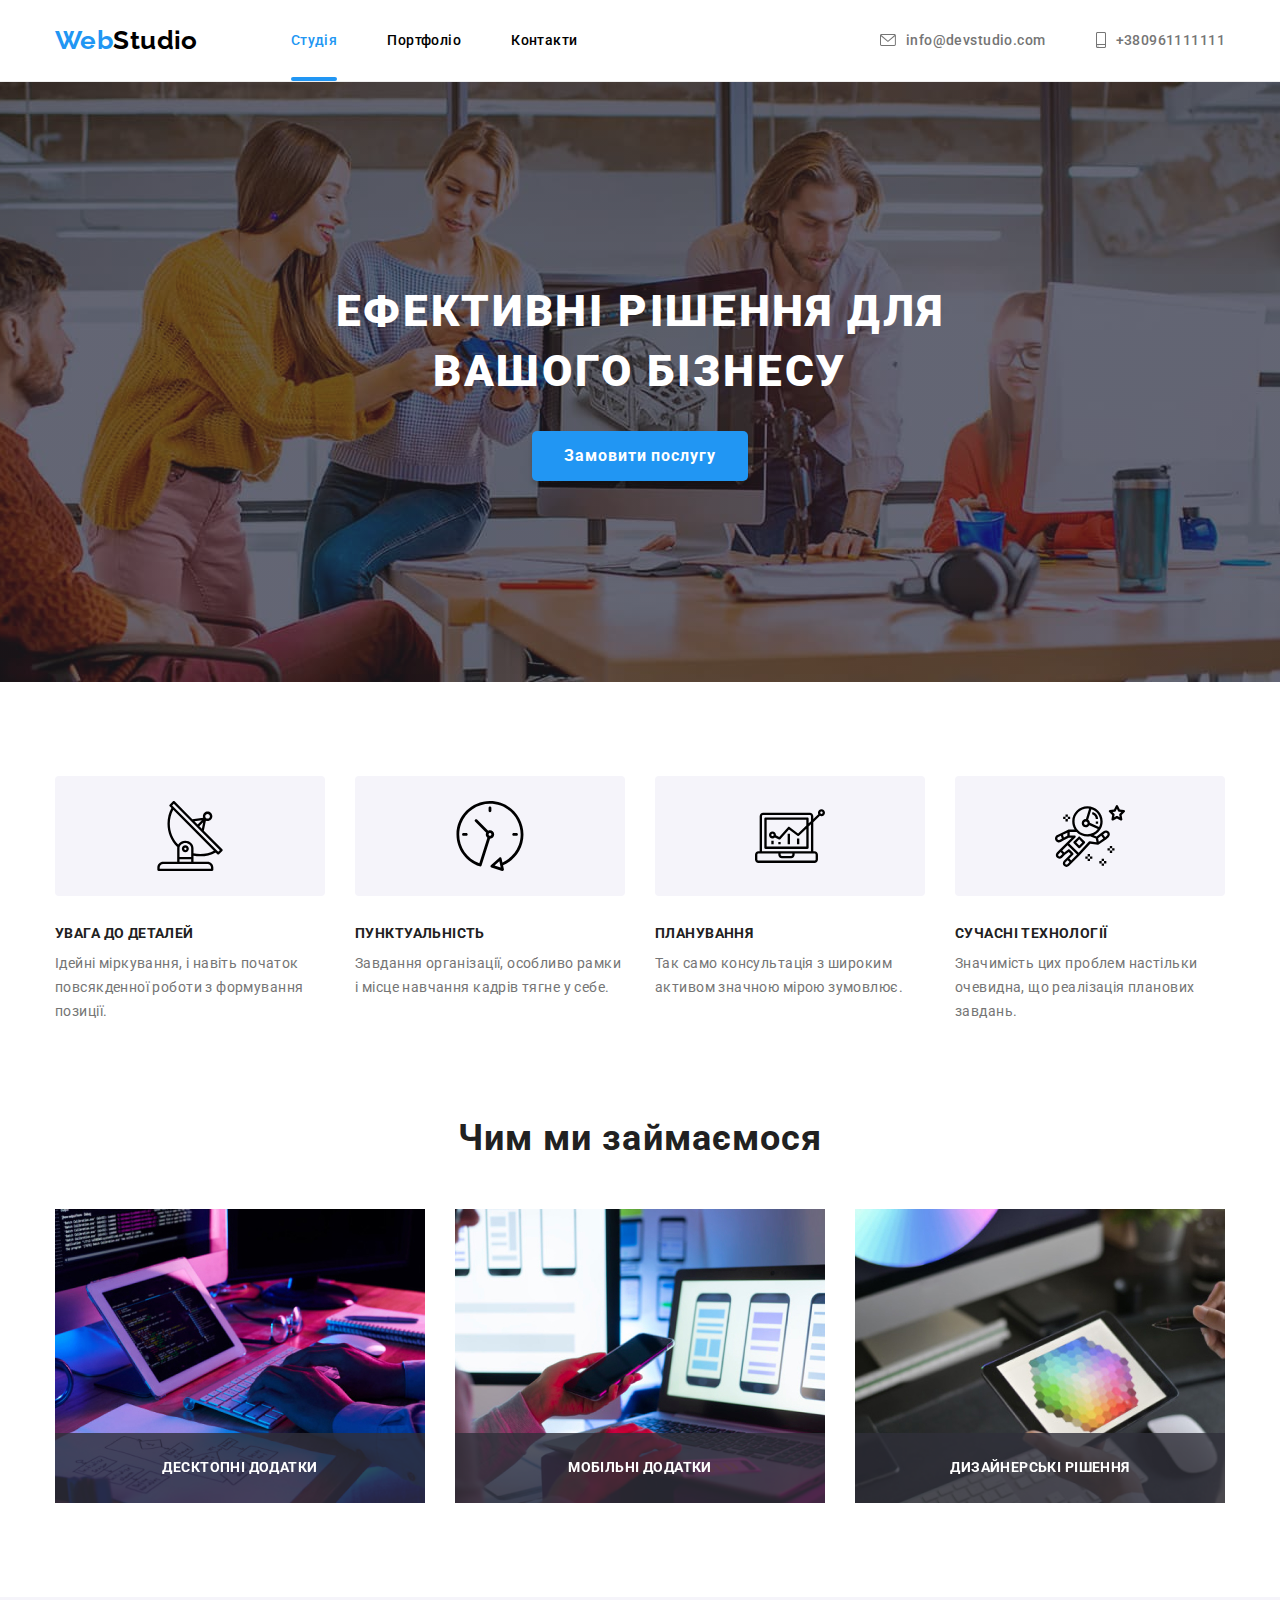
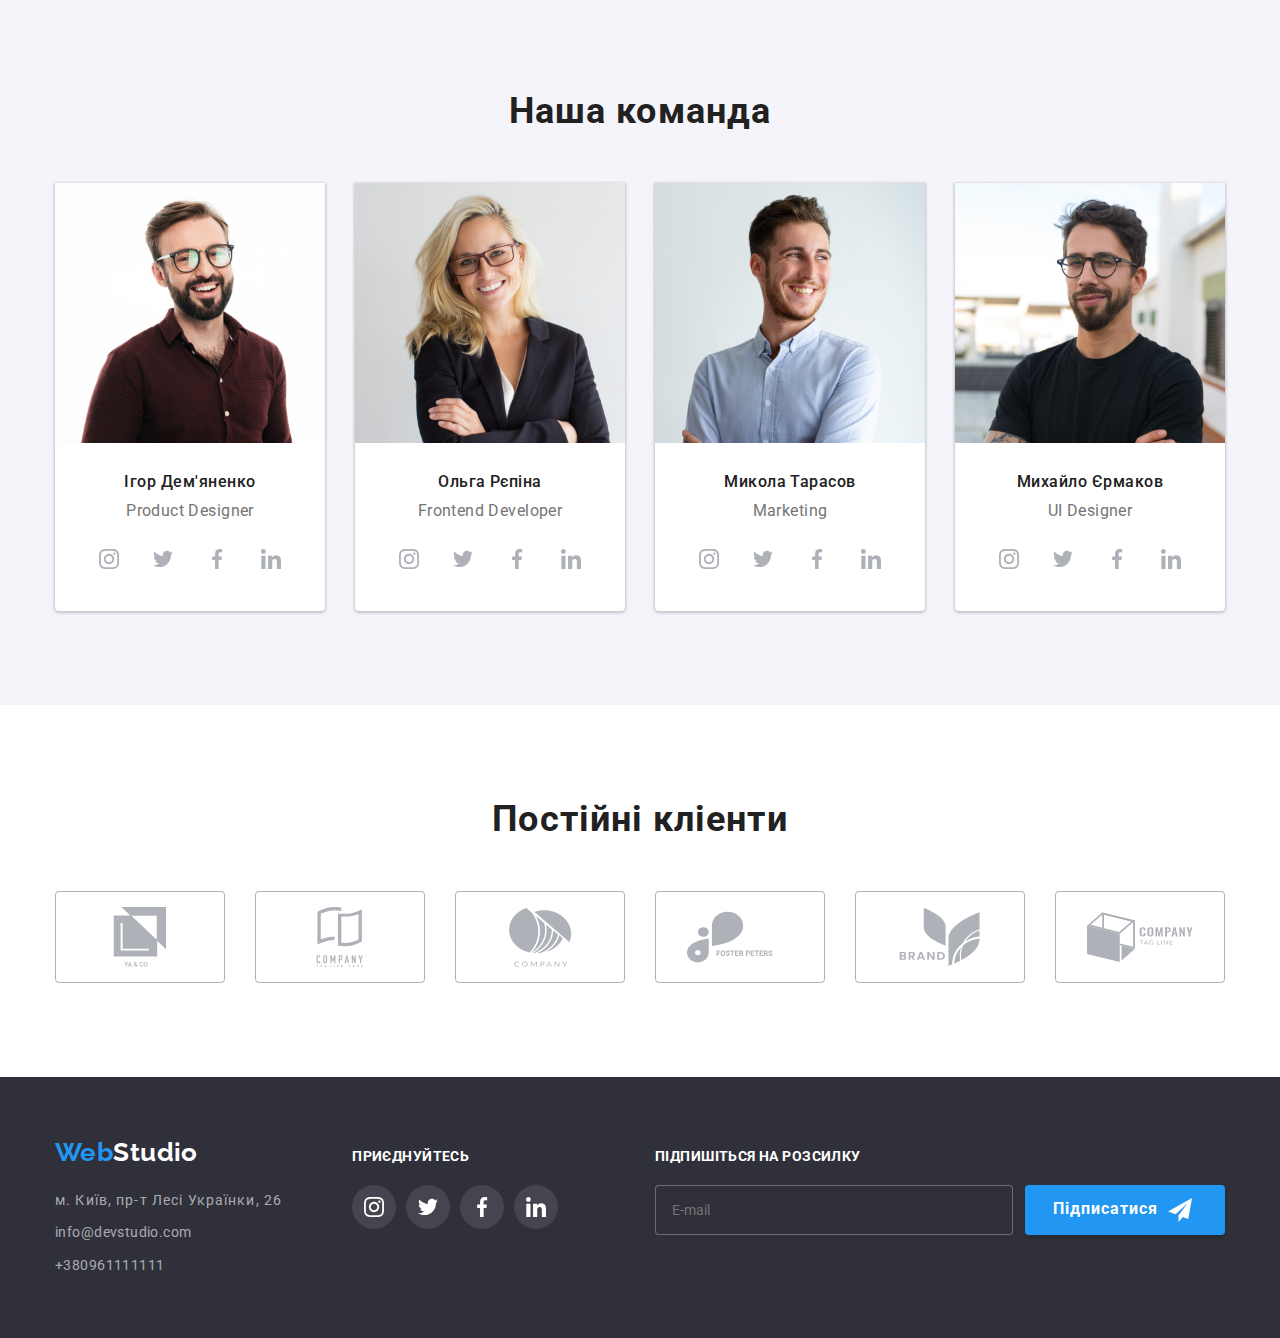
==== index.html @ 696349af "Initial commit" ====
<!DOCTYPE html>
<html lang="uk">
<head>
    <meta charset="UTF-8">
    <meta http-equiv="X-UA-Compatible" content="IE=edge">
    <meta name="viewport" content="width=device-width, initial-scale=1.0">
    <link rel="preconnect" href="https://fonts.googleapis.com">
    <link rel="preconnect" href="https://fonts.gstatic.com" crossorigin>
    <link href="https://fonts.googleapis.com/css2?family=Raleway:wght@700&family=Roboto:wght@400;500;700;900&display=swap" rel="stylesheet">
    <title>WebStudio</title>
    <link rel="stylesheet" href="https://cdnjs.cloudflare.com/ajax/libs/modern-normalize/1.1.0/modern-normalize.min.css"> 
    <link rel="stylesheet" href="./sass/main.css"/>
</head>
<body>
    <header class="page-header">      
        <nav class="container main-nav"> 
            <a href="/index.html" class="logo logo-header">Web<span class="studo-logo">Studio</span>
            </a>

           <ul class="site-nav list">
               <li class="site-nav-li "><a href="" class="site-nav current site-nav-a">Студія</a></li>
               <li class="site-nav-li"><a href="./portfilio.html" class="site-nav site-nav-a">Портфоліо</a> </li>
               <li class="site-nav-li"><a href="" class="site-nav site-nav-a">Контакти</a></li>
               
            </ul>
           
            <ul class="auth-nav">
                <li class="site-nav-li" >
                    <a href="mailto:info@devstudio.com" class="contacts">
                        <svg class="icona-contacts">
                            <use href="./imege/icons.svg#icon-envelope"></use>
                        </svg>info@devstudio.com</a></li>
                <li class="site-nav-li">
                    <a href="tel:+380961111111" class="contacts">
                        <svg class="icona-contacts smartfon">
                            <use href="./imege/icons.svg#icon-smartphone"></use>
                        </svg>+380961111111</a></li>
             </ul>
         </nav>
  
    </header>
    <main>

        <section class="hero">
            <div class="container">
                <h1 class="button-title">Ефективні рішення для вашого бізнесу</h1>
                <button type="button" class="button" data-modal-open>Замовити послугу</button>
            </div>
            <div class="backdrop is-hidden" data-modal>
                <div class="modal">
                    <button type="close" class="close" data-modal-close>
                        <svg class="icona-close" >
                            <use href="./imege/icons.svg#icon-close-black"></use>
                        </svg>
                    </button>

                    <form class="modal-inform">
                        <p class="modal-h2">Залиште свої дані, ми вам передзвонимо</p>
                        <div class="modal-div">     
                            <label for="name" class="label-name">Ім'я</label>
                            <input type="text" name="name" id="name" class="input-name-mail"/> 
                                <svg width="18" height="18"class="icona-modal-mail">
                                    <use href="./imege/icons.svg#icon-person-black"></use>
                                </svg>
                            
                        </div>

                        <div class="modal-div">                        
                            <label for="tel" class="label-name">Телефон</label>
                            <input type="tel" name="tel" id="tel" class="input-name-mail"/>
                                <svg width="18" height="18"class="icona-modal-mail">
                                    <use href="./imege/icons.svg#icon-phone-black"></use>
                                </svg>
                        </div>

                        <div class="modal-div">                        
                            <label for="mail" class="label-name" >Пошта</label>
                            <input type="mail" name="mail" id="mail" class="input-name-mail"/>                             
                                <svg width="18" height="18" class="icona-modal-mail">
                                    <use href="./imege/icons.svg#icon-email-black"></use>
                                </svg>
                           
                        </div>

                        <div class="modal-div-coment">                       
                            <label for="coment" class="label-name">Коментар</label>
                            <textarea id="coment" name="coment" placeholder="Введіть текст" class="modal-coment"></textarea>
                        </div>

                        <div class="modal-div-checkbox">
                        <label for="treaty" class="modal-label-text">              
                            <input class="modal-input" type="checkbox" name="topic" id="treaty"/>
                            <svg class="coment-svg" width="11" height="8">
                                <use href="./imege/icons.svg#icon-icon-check"></use>
                            </svg>
                            Погоджуюся з розсилкою та приймаю <a href="https://google.com" class="dogovor">Умови договору</a>
                        </label>
                        </div>

                        <button type="submit" class="button-modal">Відправити</button>

                    </form>
                </div>
            </div>
        </section>
    
    <section class="features-cont">
        <div class="container">
        <h2 class="features">Особливості</h2>
        <ul class="features-title">
            <li class="features-li ">
                <div class="features-div">
                    <svg width="70" height="70">
                        <use href="./imege/icons.svg#icon-antenna"></use>

                    </svg>
                </div>
                <div class="features-text">
                    <h3 class="title">УВАГА ДО ДЕТАЛЕЙ</h3>
                    <p class="features-title">Ідейні міркування, і навіть початок повсякденної роботи з формування позиції.</p>
                </div>
                
            </li>
            <li class="features-li">
                <div class="features-div" >
                    <svg width="70" height="70">
                        <use href="./imege/icons.svg#icon-clock"></use>

                    </svg>
                </div>
                <div class="features-text">
                    <h3 class="title" >ПУНКТУАЛЬНІСТЬ</h3>
                    <p class="features-title">Завдання організації, особливо рамки і місце навчання кадрів тягне у себе.</p>
                </div>
                
            </li>
            <li class="features-li">
                <div class="features-div">
                    <svg width="70" height="70">
                        <use href="./imege/icons.svg#icon-diagram"></use>
                    </svg>
                </div>
                <div class="features-text">                
                    <h3 class="title">ПЛАНУВАННЯ</h3>
                    <p class="features-title">Так само консультація з широким активом значною мірою зумовлює.</p>
                </div>

            </li>
            <li class="features-li">
                <div class="features-div">
                    <svg width="70" height="70">
                        <use href="./imege/icons.svg#icon-astronaut"></use>
                    </svg>
                </div>
                <div class="features-text">
                    <h3 class="title" >СУЧАСНІ ТЕХНОЛОГІЇ</h3>
                    <p class="features-title">Значимість цих проблем настільки очевидна, що реалізація планових завдань.</p>
                </div>
                
            </li>
        </ul>
        </div>
    </section>

    
         <section class="container-img">
            <div class="container" >
             <h2 class="comanda-title">Чим ми займаємося</h2>
             <ul class="comanda-title-ul">
                <li class="comanda-title-img">
                    <div class="comanda-title-div">
                    <img src="./imege/img.jpg" alt="table" width="370">
                    <p class="comanda-title-p">Десктопні додатки</p>
                    </div>
                </li>
                <li class="comanda-title-img">
                    <div class="comanda-title-div">
                    <img src="./imege/img1.jpg" alt="laptop" width="370">
                    <p class="comanda-title-p">Мобільні додатки</p>
                    </div>
                </li>
                <li class="comanda-title-img">
                    <div class="comanda-title-div">
                    <img src="./imege/img2.jpg" alt="picture" width="370">
                    <p class="comanda-title-p">Дизайнерські рішення</p>
                    </div>
                </li>
            </ul>
            </div>
         </section>
    
    
    <section class="comande">
        <div class="container">
        <h2 class="comanda-title">Наша команда</h2>
        <ul class="comanda-employee-ul">
            <li class="comanda-employee">
            <img src="./imege/Igor.jpg" alt="aguywithglasses" width="270">
            <h3 class="comanda-title-people">Ігор Дем'яненко</h3>
            <p class="work-inform">Product Designer</p>
            <ul class="comanda-title-cocial">
                <li >
                    <a class="comanda-cocial" href=""> 
                        <svg class="icona-comanda" width="20" height="20">
                        <use href="./imege/icons.svg#icon-instagram" ></use>
                        </svg>
                    </a>
                   
                </li>
                <li>
                    <a class="comanda-cocial" href="">
                        <svg  class="icona-comanda" width="20" height="20">
                        <use href="./imege/icons.svg#icon-twitter"></use>
                        </svg>
                    </a>
                    
                </li>
                <li>
                    <a class="comanda-cocial" href="">   
                        <svg  class="icona-comanda" width="20" height="20">
                        <use href="./imege/icons.svg#icon-facebook"></use>
                        </svg>
                    </a>
                </li>
                <li>
                    <a class="comanda-cocial" href="">
                        <svg  class="icona-comanda" width="20" height="20">
                        <use href="./imege/icons.svg#icon-linkedin"></use>
                        </svg>
                    </a>
                    
                </li>
            </ul>
        </li>
        
        
            <li class="comanda-employee">
            <img src="./imege/Olga.jpg" alt="girl" width="270">
            <h3 class="comanda-title-people">Ольга Рєпіна</h3>
            <p class="work-inform">Frontend Developer</p>
                        <ul class="comanda-title-cocial">
                            <li>
                                <a class="comanda-cocial" href="">
                                    <svg class="icona-comanda" width="20" height="20">
                                        <use href="./imege/icons.svg#icon-instagram"></use>
                                    </svg>
                                </a>
                        
                            </li>
                            <li>
                                <a class="comanda-cocial" href="">
                                    <svg class="icona-comanda" width="20" height="20">
                                        <use href="./imege/icons.svg#icon-twitter"></use>
                                    </svg>
                                </a>
                        
                            </li>
                            <li>
                                <a class="comanda-cocial" href="">
                                    <svg class="icona-comanda" width="20" height="20">
                                        <use href="./imege/icons.svg#icon-facebook"></use>
                                    </svg>
                                </a>
                            </li>
                            <li>
                                <a class="comanda-cocial" href="">
                                    <svg class="icona-comanda" width="20" height="20">
                                        <use href="./imege/icons.svg#icon-linkedin"></use>
                                    </svg>
                                </a>
                        
                            </li>
                        </ul>
            </li>
        
        
            <li class="comanda-employee"><img src="./imege/Mikola.jpg" alt="aguyinashirt" width="270">
            <h3 class="comanda-title-people">Микола Тарасов</h3>
            <p class="work-inform">Marketing</p>
                        <ul class="comanda-title-cocial">
                            <li>
                                <a class="comanda-cocial" href="">
                                    <svg class="icona-comanda" width="20" height="20">
                                        <use href="./imege/icons.svg#icon-instagram"></use>
                                    </svg>
                                </a>
                        
                            </li>
                            <li>
                                <a class="comanda-cocial" href="">
                                    <svg class="icona-comanda" width="20" height="20">
                                        <use href="./imege/icons.svg#icon-twitter"></use>
                                    </svg>
                                </a>
                        
                            </li>
                            <li>
                                <a class="comanda-cocial" href="">
                                    <svg class="icona-comanda" width="20" height="20">
                                        <use href="./imege/icons.svg#icon-facebook"></use>
                                    </svg>
                                </a>
                            </li>
                            <li>
                                <a class="comanda-cocial" href="">
                                    <svg class="icona-comanda" width="20" height="20">
                                        <use href="./imege/icons.svg#icon-linkedin"></use>
                                    </svg>
                                </a>
                        
                            </li>
                        </ul>

          </li>
        
        
            <li class="comanda-employee"><img src="./imege/Mihail.jpg" alt="tattoos" width="270">
            <h3 class="comanda-title-people">Михайло Єрмаков</h3>
            <p class="work-inform">UI Designer</p>
                        <ul class="comanda-title-cocial">
                            <li>
                                <a class="comanda-cocial" href="">
                                    <svg class="icona-comanda" width="20" height="20">
                                        <use href="./imege/icons.svg#icon-instagram"></use>
                                    </svg>
                                </a>
                        
                            </li>
                            <li>
                                <a class="comanda-cocial" href="">
                                    <svg class="icona-comanda" width="20" height="20">
                                        <use href="./imege/icons.svg#icon-twitter"></use>
                                    </svg>
                                </a>
                        
                            </li>
                            <li>
                                <a class="comanda-cocial" href="">
                                    <svg class="icona-comanda" width="20" height="20">
                                        <use href="./imege/icons.svg#icon-facebook"></use>
                                    </svg>
                                </a>
                            </li>
                            <li>
                                <a class="comanda-cocial" href="">
                                    <svg class="icona-comanda" width="20" height="20">
                                        <use href="./imege/icons.svg#icon-linkedin"></use>
                                    </svg>
                                </a>
                        
                            </li>
                        </ul>
    
        </div>
    </section>
   
    <section class="client">
        <div class="container">
        <h2 class="client-centr">Постійні кліенти</h2>
        <ul class="client-ul">
            <li >
                <a class="client-li" href="">
                    <svg class="client-svg" width="106" height="60">
                    <use href="./imege/icons.svg#icon-groupyoco" ></use>
                    </svg>
                </a>
            </li>
            <li>
                <a class="client-li" href="">
                    <svg class="client-svg" width="106" height="60">
                    <use href="./imege/icons.svg#icon-groupflag"></use>
                    </svg>
                </a>
            </li>
            <li>
                <a class="client-li" href="">
                    <svg class="client-svg" width="106" height="60">
                    <use href="./imege/icons.svg#icon-groupnut"></use>
                    </svg>
                </a>
            </li>
            <li>
                <a class="client-li" href="">
                    <svg class="client-svg" width="106" height="60">
                    <use href="./imege/icons.svg#icon-groupdrop"></use>
                    </svg>
                </a>
            </li>
            <li>
                <a class="client-li" href="">
                    <svg class="client-svg" width="106" height="60">
                    <use href="./imege/icons.svg#icon-groupsheet"></use>
                    </svg>
                </a>
                
            </li>
            <li>
                <a class="client-li" href="">
                    <svg class="client-svg" width="106" height="60">
                    <use href="./imege/icons.svg#icon-groupbox"></use>
                    </svg>
                </a>
                
            </li>
        </ul>
         </div>
    </section>
    </main>

   <!---Футер-->
    <footer class="footer">
        <div class=" container container-futer">
            <div class="adress-div">
                <a href="./index.html" class="logo logo-futer">Web<span class="web-footer">Studio</span></a>
                 <address class="adress-footer">
                <ul> 
                <li class="futer-li"><a class="adress" href="посиланняgooglemap" target="_blank" rel="noopenernoreferrer">м. Київ, пр-т Лесі Українки, 26</a></li>
                <li class="futer-li"><a class="mail" href="mailto:info@devstudio.com">info@devstudio.com</a></li>
                <li class="futer-li"><a class="phone" href="tel:+380961111111">+380961111111</a></li>
                </ul>
                </address>
            </div>

            <div class="footer-cocial">
                    <p class="futer-cocial-name">ПРИЄДНУЙТЕСЬ</p>
                    <ul class="futer-cocial-ul">
                        <li>
                            <a class="futer-cocial-li" href="">
                                <svg width="20" height="20">
                                <use href="./imege/icons.svg#icon-instagram"></use>
                                </svg>
                            </a>
                            

                        </li>
                        <li>
                            <a class="futer-cocial-li" href="">
                                <svg width="20" height="20">
                                <use href="./imege/icons.svg#icon-twitter"></use>
                                </svg>
                            </a>
                            
                        </li>
                        <li>
                            <a class="futer-cocial-li" href="">
                                <svg width="20" height="20">
                                <use href="./imege/icons.svg#icon-facebook"></use>
                                </svg>
                        </a>
                            
                        </li>
                        <li>
                            <a class="futer-cocial-li" href="">
                                <svg widht="20" height="20">
                                <use href="./imege/icons.svg#icon-linkedin"></use>
                                </svg>
                            </a>
                           
                        </li>
                    </ul>
                
                </div>
 
                    <form class="footer-package">
                    <div class="package-mail">

                        <label for="mail" class="package-name">Підпишіться на розсилку</label>
                        <input type="email" name="package" id="email" placeholder="E-mail" class="package-input"/>
                    </div>
                    <button type="submit" class="package-button">Підписатися
                        <svg class="package-icon">
                            <use href="./imege/icons.svg#icon-icon-send"></use>
                        </svg>
                    </button>
                    </form>
                    

        </div>
                

    </footer>
    
<script src="./js/modal.js"></script>
</body>
</html>
---- sass/main.css ----
:root {
  --primary-text-color: #757575;
  --title-text-color: #000000;
  --secondary-header-color: #212121;
  --accent-color: #2196F3;
  --main-background-color: #FFFFFF;
  --secondary-background-color: #F5F4FA;
  --window-color: #2F303A;
  --email-color: rgba(255, 255, 255, 0.6);
  --border-color: #EEEEEE;
  --button-shadow-color: rgba(0, 0, 0, 0.15);
  --shadow-comanda-color: rgba(0, 0, 0, 0.2);
  --button-activation-color: #188CE8;
  --hero-gradient-color: rgba(47, 48, 58, 0.4);
  --color-icons: #AFB1B8;
  --color-icons-futer: rgba(255, 255, 255, 0.1);
  --color-icons-img: rgba(47, 48, 58, 0.8);
}

body {
  font-family: Roboto, sans-serif;
  background-color: var(--main-background-color);
  color: var(--primary-text-color);
  font-size: 14px;
  line-height: 1.71;
  letter-spacing: 0.03em;
}

.container {
  width: 1200px;
  margin: 0 auto;
  padding-left: 15px;
  padding-right: 15px;
}

ul {
  list-style: none;
  padding: 0;
  margin: 0;
}

.logo {
  text-decoration: none;
  color: var(--accent-color);
  font-family: Raleway, sans-serif;
  font-size: 26px;
  font-weight: 700;
  line-height: 1.19;
}

.studo-logo {
  color: var(--title-text-color);
}

.site-nav .current {
  color: var(--accent-color);
  position: relative;
}

.current::after {
  content: "";
  display: block;
  width: 100%;
  height: 4px;
  background-color: var(--accent-color);
  position: absolute;
  left: 0;
  bottom: 0;
  border-radius: 2px;
}

.studia {
  color: var(--accent-color);
  font-weight: 500;
  font-size: 14px;
  line-height: 1.2;
}

.page-header {
  border-bottom: 1px solid var(--border-color);
}

.main-nav {
  display: flex;
  align-items: center;
}

.site-nav {
  color: var(--title-text-color);
  font-weight: 500;
  font-size: 14px;
  line-height: 1.2;
  text-decoration: none;
  display: flex;
  transition: color 250ms cubic-bezier(0.4, 0, 0.2, 1);
}

.hero {
  padding-top: 200px;
  padding-bottom: 200px;
  min-height: 600px;
  max-width: 1600px;
  margin-left: auto;
  margin-right: auto;
  text-align: center;
  background-repeat: no-repeat;
  background-position: center;
  background-size: cover;
  background-image: linear-gradient(to right, rgba(47, 48, 58, 0.4), rgba(47, 48, 58, 0.4)), url(../imege/manypeople.jpg);
  background-color: var(--window-color);
}

.button-title {
  color: var(--main-background-color);
  font-weight: 900;
  font-size: 44px;
  line-height: 1.36;
  letter-spacing: 0.06em;
  text-transform: uppercase;
  margin: 0 auto;
  max-width: 696px;
}

.button {
  cursor: pointer;
  font-family: inherit;
  color: var(--main-background-color);
  background-color: var(--accent-color);
  font-size: 16px;
  font-weight: 700;
  line-height: 1.87;
  letter-spacing: 0.06em;
  padding: 10px 32px;
  border: none;
  margin-top: 30px;
  border-radius: 5px;
  box-shadow: 0px 4px 4px var(--button-shadow-color);
  transition: background-color 250ms cubic-bezier(0.4, 0, 0.2, 1);
}

.button:hover,
.button:focus {
  background-color: var(--button-activation-color);
}

.backdrop {
  position: fixed;
  top: 0;
  left: 0;
  width: 100%;
  height: 100%;
  background-color: rgba(0, 0, 0, 0.2);
}

.backdrop.is-hidden {
  opacity: 0;
  pointer-events: none;
}

.modal {
  position: absolute;
  top: 50%;
  left: 50%;
  transform: translate(-50%, -50%);
  width: 528px;
  height: 581px;
  border-radius: 4px;
  background-color: #FFFFFF;
  border: 1px solid rgba(0, 0, 0, 0.1);
  box-shadow: 0px 4px 4px rgba(0, 0, 0, 0.25), 0px 1px 1px rgba(0, 0, 0, 0.14), 0px 2px 1px rgba(0, 0, 0, 0.2);
}

.modal-h2 {
  font-weight: 700;
  font-size: 20px;
  line-height: 1.17;
  align-content: center;
  letter-spacing: 0.03em;
  color: var(--secondary-header-color);
  margin: 0px;
  padding-top: 0px;
  margin-bottom: 12px;
}

textarea {
  resize: none;
}

.modal-coment {
  width: 100%;
  height: 120px;
  padding: 12px 16px;
  border-radius: 4px;
  border: 1px solid rgba(33, 33, 33, 0.2);
  transition: border 250ms cubic-bezier(0.4, 0, 0.2, 1);
}

.modal-coment:hover,
.modal-coment:focus,
.modal-coment:focus-visible {
  border: 1px solid rgb(33, 150, 243);
}

.modal-inform {
  padding-left: 40px;
  padding-right: 40px;
  padding-top: 40px;
  padding-bottom: 40px;
}

.modal-div {
  justify-content: center;
  display: flex;
  flex-direction: column;
  text-align: left;
  margin-bottom: 10px;
}

.modal-div-coment {
  justify-content: center;
  display: flex;
  flex-direction: column;
  text-align: left;
  margin-bottom: 20px;
}

.modal-div-checkbox {
  justify-content: center;
  display: flex;
  flex-direction: column;
  text-align: left;
  margin-bottom: 30px;
}

.label-name {
  font-size: 12px;
  line-height: 1.16;
  letter-spacing: 0.01em;
  font-style: normal;
  color: var(--primary-text-color);
  margin-bottom: 4px;
}

.input-name {
  border: 1px solid rgba(33, 33, 33, 0.2);
  border-radius: 4px;
  cursor: pointer;
  height: 40px;
  transition: border-color 250ms cubic-bezier(0.4, 0, 0.2, 1);
}

.input-name:hover,
.input-name:focus {
  border-color: var(--accent-color);
}

.icona-modal-mail {
  position: absolute;
  display: inline-block;
  margin-left: 12px;
  transform: translateY(50%);
}

.input-name-mail:focus ~ .icona-modal-mail,
.input-name-mail:hover ~ .icona-modal-mail {
  fill: var(--accent-color);
}

.input-name-mail {
  border: 1px solid rgba(33, 33, 33, 0.2);
  border-radius: 4px;
  padding-top: 11px;
  padding-left: 42px;
  padding-bottom: 11px;
  transition: border-color 250ms cubic-bezier(0.4, 0, 0.2, 1);
}

.input-name-mail:hover,
.input-name-mail:focus {
  border-color: var(--accent-color);
}

.modal-input {
  -webkit-appearance: none;
     -moz-appearance: none;
          appearance: none;
  position: absolute;
  white-space: nowrap;
  width: 1px;
  height: 1px;
  overflow: hidden;
  border: 0;
  padding: 0;
  clip: rect(0 0 0 0);
  -webkit-clip-path: inset(50%);
          clip-path: inset(50%);
  margin: -1px;
}

.modal-input:checked + .coment-svg {
  border: transparent;
  box-shadow: none;
  background-color: var(--accent-color);
  fill: var(--main-background-color);
}

.modal-label-text {
  display: flex;
  justify-content: center;
  align-items: center;
}

.coment-svg {
  width: 16px;
  height: 15px;
  border-radius: 4px;
  border: 2px solid var(--title-text-color);
  box-shadow: 0px 4px 4px rgba(0, 0, 0, 0.25);
  margin-right: 8.38px;
  fill: transparent;
  transition: border 250ms cubic-bezier(0.4, 0, 0.2, 1), background-color 250ms cubic-bezier(0.4, 0, 0.2, 1), fill 250ms cubic-bezier(0.4, 0, 0.2, 1), box-shadow 250ms cubic-bezier(0.4, 0, 0.2, 1);
}

.dogovor {
  font-size: 14px;
  line-height: 1.71;
  letter-spacing: 0.03em;
  color: rgb(33, 150, 243);
  transition: color 250ms cubic-bezier(0.4, 0, 0.2, 1);
}

.dogovor:hover,
.dogovor:focus {
  color: var(--button-activation-color);
}

.button-modal {
  width: 200px;
  height: 50px;
  font-weight: 700;
  color: var(--main-background-color);
  font-size: 16px;
  letter-spacing: 0.06em;
  background-color: var(--accent-color);
  border: none;
  border-radius: 4px;
  margin-bottom: 0px;
  transition: filter 250ms cubic-bezier(0.4, 0, 0.2, 1), background-color 250ms cubic-bezier(0.4, 0, 0.2, 1);
  cursor: pointer;
}

.button-modal:hover,
.button-modal:focus {
  background-color: var(--button-activation-color);
  filter: drop-shadow(0px 4px 4px rgba(0, 0, 0, 0.15));
}

.features-div {
  height: 120px;
  width: 270px;
  background-color: var(--secondary-background-color);
  border-radius: 4px;
  display: flex;
  align-items: center;
  justify-content: center;
  gap: 30px;
}

.features-text {
  margin-top: 30px;
}

.features-title .features-li + .features-li {
  margin-left: 30px;
}

.features-title {
  margin: 0px;
  display: flex;
}

.features {
  position: absolute;
  white-space: nowrap;
  width: 1px;
  height: 1px;
  overflow: hidden;
  border: 0;
  padding: 0;
  clip: rect(0 0 0 0);
  -webkit-clip-path: inset(50%);
          clip-path: inset(50%);
  margin: -1px;
  margin-top: 94px;
}

.features-cont {
  padding-top: 94px;
  padding-bottom: 94px;
}

.container-img {
  padding-bottom: 94px;
}

.comanda-title {
  color: var(--secondary-header-color);
  text-align: center;
  font-weight: 700;
  font-size: 36px;
  line-height: 1.16;
  letter-spacing: 0.03em;
  margin-bottom: 50px;
  margin-top: 0px;
}

.comanda-title-ul {
  display: flex;
  gap: 30px;
}

.comanda-title-img {
  display: block;
}

.comanda-title-div {
  position: relative;
}

.comanda-title-p {
  width: 100%;
  height: 70px;
  position: absolute;
  display: flex;
  align-items: center;
  justify-content: center;
  bottom: 0;
  margin-bottom: 0px;
  color: var(--main-background-color);
  font-weight: 700;
  font-size: 14px;
  line-height: 1.14;
  letter-spacing: 0.03em;
  background-color: var(--color-icons-img);
  text-align: center;
  text-transform: uppercase;
  margin-top: 0px;
}

.comande {
  background-color: var(--secondary-background-color);
  padding-top: 94px;
  padding-bottom: 94px;
}

.comanda-title {
  color: var(--secondary-header-color);
  text-align: center;
  font-weight: 700;
  font-size: 36px;
  line-height: 1.16;
  letter-spacing: 0.03em;
  margin-bottom: 50px;
  margin-top: 0px;
}

.comanda-employee-ul {
  display: flex;
  gap: 30px;
}

.comanda-employee {
  width: 270px;
  background-color: var(--main-background-color);
  text-align: center;
  border-bottom-left-radius: 4px;
  border-bottom-right-radius: 4px;
  box-shadow: 0px 1px 3px 1px var(--shadow-comanda-color);
}

.comanda-title-people {
  color: var(--secondary-header-color);
  font-weight: 500;
  font-size: 16px;
  line-height: 1.18;
  letter-spacing: 0.03em;
  padding-top: 30px;
  margin-bottom: 10px;
  text-align: center;
}

.work-inform {
  color: var(--primary-text-color);
  font-size: 16px;
  line-height: 1.18;
  margin-top: 0px;
  text-align: center;
  margin-bottom: 0;
}

.comanda-title-cocial {
  display: flex;
  justify-content: center;
  margin-top: 16px;
  padding-bottom: 30px;
  gap: 10px;
}

.comanda-cocial {
  display: flex;
  justify-content: center;
  width: 44px;
  height: 44px;
  align-items: center;
  border-radius: 50%;
  fill: var(--color-icons);
  transition: background-color 250ms cubic-bezier(0.4, 0, 0.2, 1);
}

.comanda-cocial:hover,
.comanda-cocial:focus {
  background-color: var(--accent-color);
  fill: var(--border-color);
}

.icona-comanda {
  transition: color, 250ms cubic-bezier(0.4, 0, 0.2, 1);
}

.icona-comanda:hover,
.icona-comanda:focus {
  fill: var(--main-background-color);
}

.client {
  padding-top: 94px;
  padding-bottom: 94px;
}

.client-centr {
  color: var(--secondary-header-color);
  text-align: center;
  font-weight: 700;
  font-size: 36px;
  line-height: 1.16;
  letter-spacing: 0.03em;
  margin-bottom: 50px;
  margin-top: 0px;
}

.client-ul {
  display: flex;
  gap: 30px;
}

.client-li {
  border: 1px solid var(--color-icons);
  border-radius: 4px;
  justify-content: center;
  display: flex;
  align-items: center;
  fill: var(--color-icons);
  width: 170px;
  height: 92px;
  transition: fill 250ms cubic-bezier(0.4, 0, 0.2, 1), border-color 250ms cubic-bezier(0.4, 0, 0.2, 1);
}

.client-li:hover,
.client-li:focus {
  fill: var(--accent-color);
  border-color: var(--accent-color);
}

.footer {
  background-color: var(--window-color);
  padding-top: 60px;
  padding-bottom: 60px;
}

.web-footer {
  color: var(--main-background-color);
}

.futer-li:not(:last-child) {
  margin-bottom: 9px;
}

.adress {
  font-style: normal;
  color: var(--email-color);
  font-weight: 400;
  font-size: 14px;
  line-height: 1.7;
  text-decoration: none;
  letter-spacing: 0.03cm;
  transition: color 250ms cubic-bezier(0.4, 0, 0.2, 1);
}

.adress-footer {
  margin-top: 20px;
  font-style: normal;
}

.adress-div {
  margin-right: 70px;
}

.container-futer {
  display: flex;
  align-items: baseline;
}

.mail {
  color: var(--email-color);
  font-size: 14px;
  text-decoration: none;
  transition: color 250ms cubic-bezier(0.4, 0, 0.2, 1);
}

.phone {
  color: var(--email-color);
  font-size: 14px;
  text-decoration: none;
  transition: color 250ms cubic-bezier(0.4, 0, 0.2, 1);
}

.phone:hover,
.phone:focus {
  color: var(--main-background-color);
}

.adress:hover,
.adress:focus {
  color: var(--main-background-color);
}

.mail:hover,
.mail:focus {
  color: var(--main-background-color);
}

.futer-cocial-name {
  color: var(--main-background-color);
  font-size: 14px;
  font-weight: 700;
  letter-spacing: 0.03em;
  line-height: 1.14;
  display: block;
  text-transform: uppercase;
  margin-top: 0px;
  margin-bottom: 20px;
}

.footer-cocial {
  display: block;
}

.futer-cocial-ul {
  display: flex;
  gap: 10px;
}

.futer-cocial-li {
  width: 44px;
  height: 44px;
  justify-content: center;
  display: flex;
  align-items: center;
  border-radius: 50%;
  background-color: var(--color-icons-futer);
  fill: var(--main-background-color);
  transition: background-color 250ms cubic-bezier(0.4, 0, 0.2, 1);
}

.futer-cocial-li:hover,
.futer-cocial-li:focus {
  background-color: var(--accent-color);
}

.footer-package {
  display: flex;
  align-items: flex-end;
  margin-left: auto;
}

.package-mail {
  display: block;
}

.package-name {
  font-weight: 700;
  font-size: 14px;
  line-height: 1.14;
  letter-spacing: 0.03em;
  text-transform: uppercase;
  color: var(--main-background-color);
  display: flex;
  flex-direction: column;
  margin-bottom: 20px;
}

.package-input {
  width: 358px;
  height: 50px;
  box-sizing: border-box;
  border: 1px solid rgba(255, 255, 255, 0.3);
  border-radius: 4px;
  background-color: var(--window-color);
  padding-top: 15px;
  padding-bottom: 15px;
  padding-left: 16px;
}

.package-input:hover,
.package-input:focus {
  filter: drop-shadow(0px 4px 4px rgba(0, 0, 0, 0.15));
  color: var(--main-background-color);
}

.package-button {
  width: 200px;
  height: 50px;
  display: flex;
  align-items: center;
  text-align: center;
  color: var(--main-background-color);
  font-weight: 700;
  font-size: 16px;
  letter-spacing: 0.06em;
  background-color: var(--accent-color);
  padding-left: 28px;
  border: none;
  margin-left: 12px;
  box-shadow: 0px 4px 4px rgba(0, 0, 0, 0.15);
  border-radius: 4px;
  cursor: pointer;
  transition: filter 250ms cubic-bezier(0.4, 0, 0.2, 1);
}

.package-button:hover,
.package-button:focus {
  filter: drop-shadow(0px 4px 4px rgba(0, 0, 0, 0.25));
}

.package-icon {
  width: 24px;
  height: 24px;
  margin-left: 10px;
  fill: var(--main-background-color);
}

.portfolio-none {
  position: absolute;
  white-space: nowrap;
  width: 1px;
  height: 1px;
  overflow: hidden;
  border: 0;
  padding: 0;
  clip: rect(0 0 0 0);
  -webkit-clip-path: inset(50%);
          clip-path: inset(50%);
  margin: -1px;
}

.portfolio-container {
  display: flex;
  margin-bottom: 50px;
  justify-content: center;
}

.portfolio-container__li {
  margin-right: 8px;
}
.portfolio-container__button {
  font-family: inherit;
  cursor: pointer;
  color: var(--secondary-header-color);
  background-color: var(--secondary-background-color);
  font-weight: 500;
  font-size: 16px;
  line-height: 1.6;
  letter-spacing: 0.03em;
  padding: 6px 22px;
  border: none;
  border-radius: 4px;
  transition: color 250ms cubic-bezier(0.4, 0, 0.2, 1), background-color 250ms cubic-bezier(0.4, 0, 0.2, 1), box-shadow 250ms cubic-bezier(0.4, 0, 0.2, 1);
}

.portfolio-container .portfolio-li:last-child {
  margin-right: 0px;
}

.portfolio-button:hover,
.portfolio-button:focus {
  color: var(--main-background-color);
  background-color: var(--accent-color);
  box-shadow: 0 5px 5px -5px var(--primary-text-color);
}

.portfolio {
  display: flex;
}

.portfolio-section {
  padding-top: 94px;
  padding-bottom: 94px;
}

.portfolio-examples {
  display: flex;
  flex-wrap: wrap;
  gap: 30px;
}

.iten:nth-last-child(-n+3) {
  margin-bottom: 0px;
}

.iten:nth-child(3n) {
  margin-right: 0px;
}

.iten {
  width: 370px;
}

.portfolio-a {
  display: block;
  text-decoration: none;
  background-color: var(--main-background-color);
}

.portfolio-a:hover,
.portfolio-a:focus {
  box-shadow: 0px 1px 1px rgba(0, 0, 0, 0.12), 0px 4px 4px rgba(0, 0, 0, 0.06), 1px 4px 6px rgba(0, 0, 0, 0.16);
}

.portfolio-a:hover .portfolio-div-button,
.portfolio-a:focus .portfolio-div-button {
  transform: translateY(0);
}

.portfolio-div-anime {
  position: relative;
  overflow: hidden;
}

.portfolio-div-button {
  height: 100%;
  position: absolute;
  display: flex;
  top: 0;
  transform: translateY(100%);
  transition: transform 250ms cubic-bezier(0.4, 0, 0.2, 1);
}

.portfolio-anime {
  font-weight: 400;
  font-size: 18px;
  line-height: 1.55;
  letter-spacing: 0.03em;
  height: 100%;
  padding-top: 63px;
  padding-bottom: 63px;
  padding-left: 24px;
  padding-right: 24px;
  text-align: center;
  color: var(--main-background-color);
  background-color: rgba(33, 150, 243, 0.9);
  border: none;
  margin: 0px;
  cursor: pointer;
  transition-timing-function: cubic-bezier(0.4, 0, 0.2, 1);
}

.portfolio-div {
  padding-top: 20px;
  padding-bottom: 20px;
  padding-left: 24px;
  padding-right: 24px;
  border-bottom: 1px solid var(--border-color);
  border-right: 1px solid var(--border-color);
  border-left: 1px solid var(--border-color);
}

.title-project {
  color: var(--secondary-header-color);
  font-size: 18px;
  font-weight: 700;
  line-height: 2;
  letter-spacing: 0.06em;
  margin: 0px;
}

.title-inform {
  font-size: 16px;
  color: var(--primary-text-color);
  line-height: 1.87;
  margin-top: 4px;
  margin-bottom: 0px;
}

.site-nav-a {
  padding-top: 32px;
  padding-bottom: 32px;
}

.list {
  margin-left: 93px;
}

.site-nav .site-nav-li + .site-nav-li {
  margin-left: 50px;
}

.site-nav:hover,
.site-nav:focus {
  color: var(--accent-color);
}

.web-sait {
  min-width: 125px;
}

.addition {
  min-width: 112px;
}

.design {
  min-width: 103px;
}

.marketing {
  min-width: 130px;
}

.auth-nav {
  display: flex;
  margin-left: auto;
}

.auth-nav .site-nav-li + .site-nav-li {
  margin-left: 50px;
}

.contacts {
  fill: currentColor;
  color: var(--primary-text-color);
  font-weight: 500;
  font-size: 14px;
  line-height: 1.2;
  text-decoration: none;
  display: flex;
  align-items: center;
  transition: color 250ms cubic-bezier(0.4, 0, 0.2, 1);
}

.contacts:hover,
.contacts:focus {
  color: var(--accent-color);
}

.icona-contacts {
  width: 16px;
  height: 12px;
  margin-right: 10px;
}

.smartfon {
  width: 10px;
  height: 16px;
}

.icona-contacts:hover,
.icona-contacts:focus {
  fill: var(--accent-color);
}

.close {
  width: 30px;
  height: 30px;
  border: 1px solid rgba(0, 0, 0, 0.1);
  background-color: #FFFFFF;
  border-radius: 50%;
  justify-content: center;
  align-items: center;
  display: flex;
  position: absolute;
  top: 8px;
  right: 8px;
  cursor: pointer;
  transition: box-shadow 250ms cubic-bezier(0.4, 0, 0.2, 1), fill 250ms cubic-bezier(0.4, 0, 0.2, 1);
}

.close:hover,
.close:focus {
  box-shadow: 0px 4px 4px rgba(0, 0, 0, 0.25), 0px 1px 1px rgba(0, 0, 0, 0.14), 0px 2px 1px rgba(0, 0, 0, 0.2);
  fill: var(--accent-color);
}

.icona-close {
  width: 18px;
  height: 18px;
}

.title {
  color: var(--secondary-header-color);
  font-size: 14px;
  font-weight: 700;
  line-height: 1.14;
  letter-spacing: 0.03em;
}

h3 {
  margin-top: 0px;
  margin-bottom: 10px;
}

.title-inform {
  font-size: 16px;
  color: var(--primary-text-color);
  line-height: 1.87;
  margin-top: 4px;
  margin-bottom: 0px;
}

img {
  display: block;
  height: auto;
  max-width: 100%;
}/*# sourceMappingURL=main.css.map */
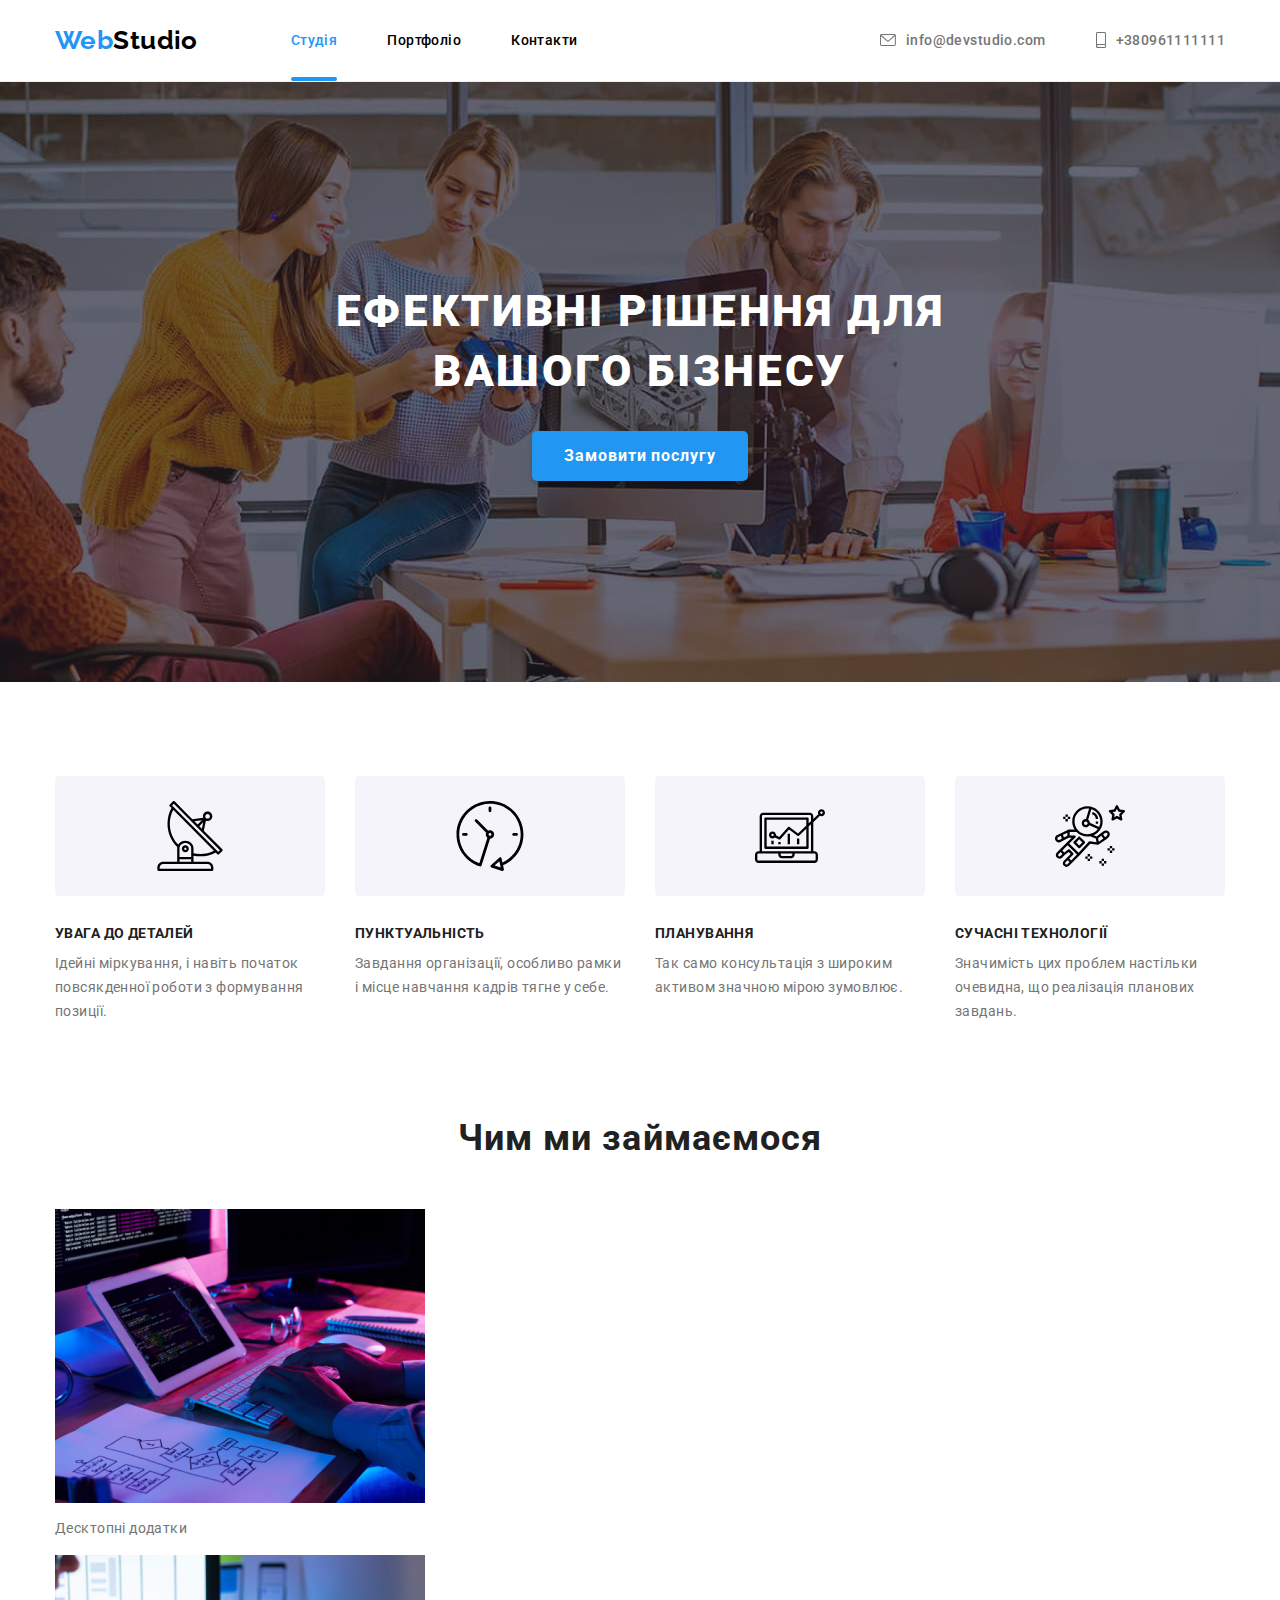
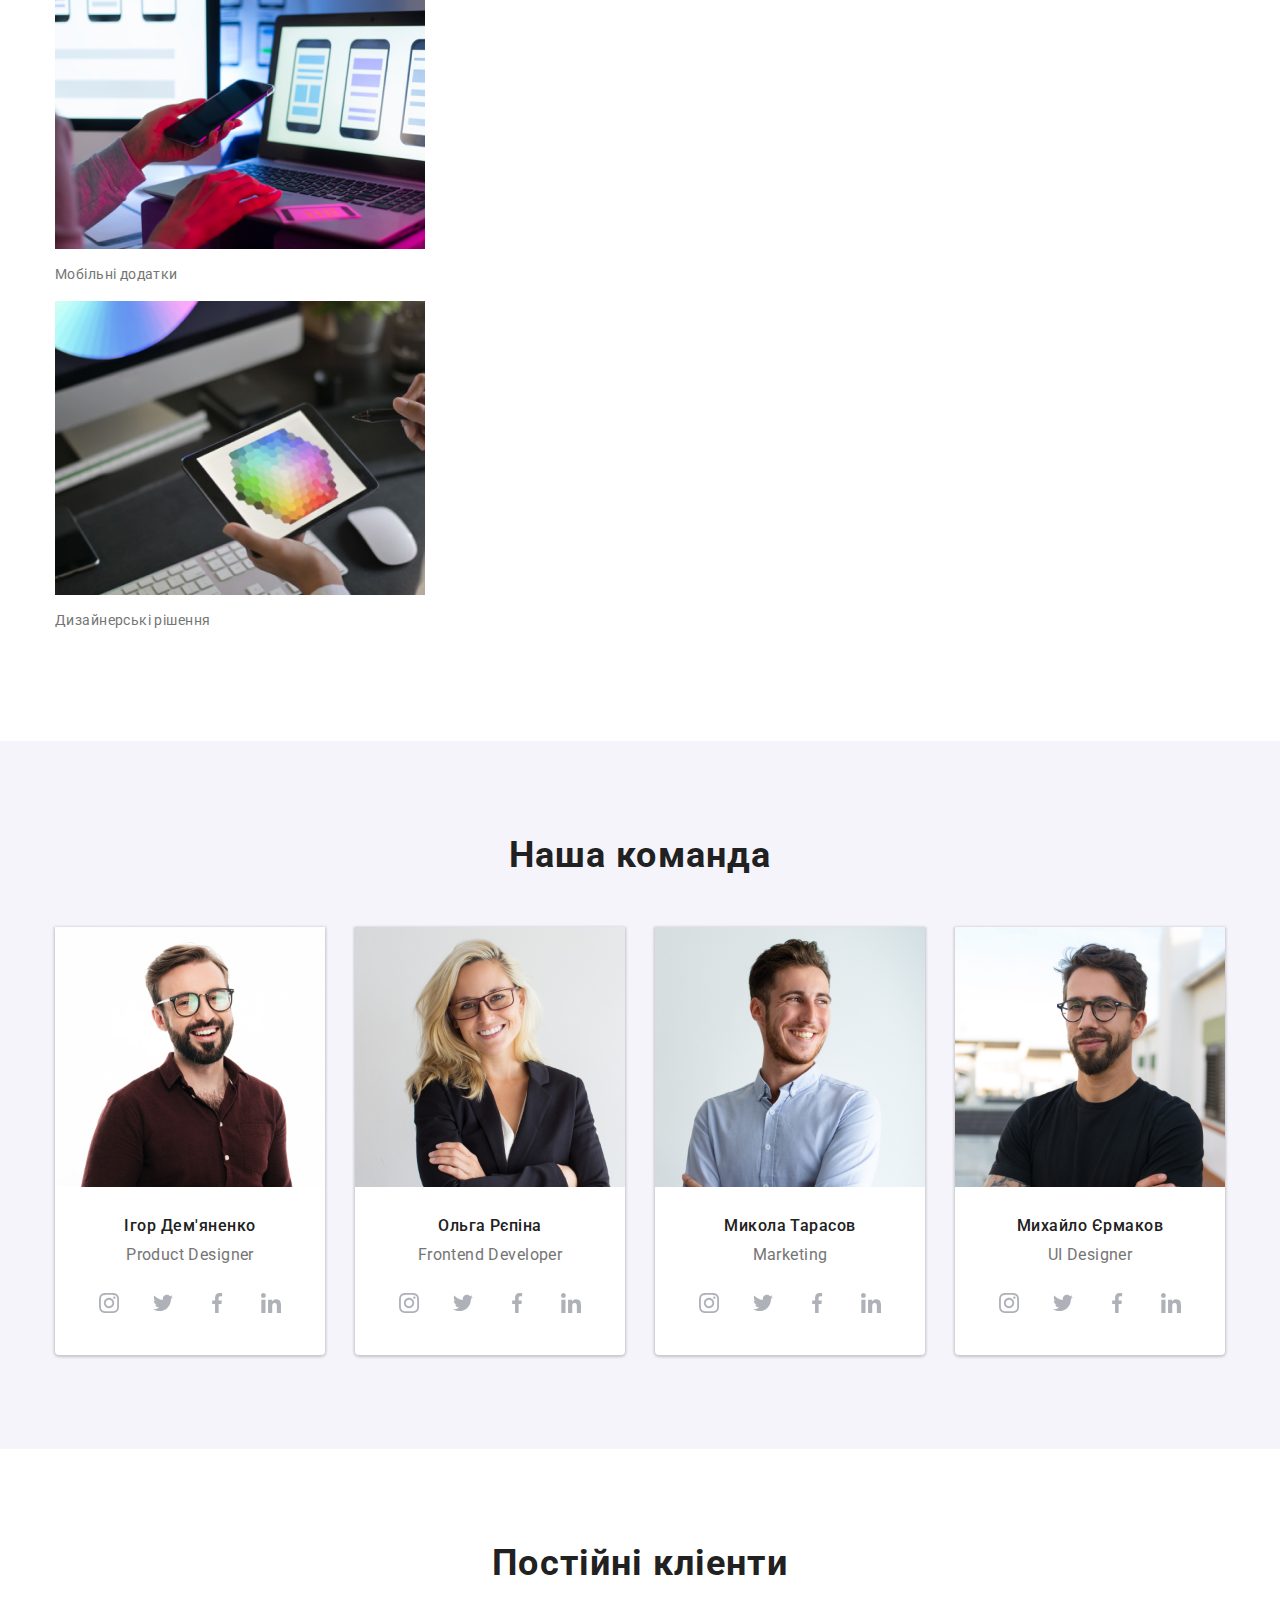
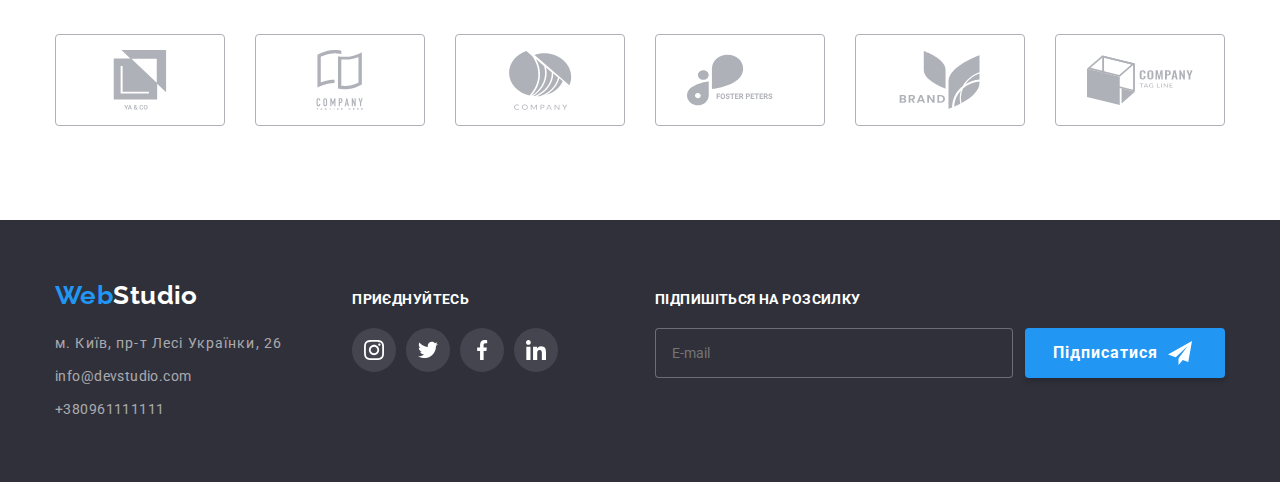
==== commit de4b8536: "///спроба" ====
--- a/index.html
+++ b/index.html
@@ -9,7 +9,7 @@
     <link href="https://fonts.googleapis.com/css2?family=Raleway:wght@700&family=Roboto:wght@400;500;700;900&display=swap" rel="stylesheet">
     <title>WebStudio</title>
     <link rel="stylesheet" href="https://cdnjs.cloudflare.com/ajax/libs/modern-normalize/1.1.0/modern-normalize.min.css"> 
-    <link rel="stylesheet" href="./sass/main.css"/>
+    <link rel="stylesheet" href="./css/main.min.css"/>
 </head>
 <body>
     <header class="page-header">      
@@ -166,23 +166,23 @@
          <section class="container-img">
             <div class="container" >
              <h2 class="comanda-title">Чим ми займаємося</h2>
-             <ul class="comanda-title-ul">
-                <li class="comanda-title-img">
-                    <div class="comanda-title-div">
+             <ul class="comanda-title__ul">
+                <li class="comanda-title__img">
+                    <div class="comanda-title__div">
                     <img src="./imege/img.jpg" alt="table" width="370">
-                    <p class="comanda-title-p">Десктопні додатки</p>
+                    <p class="comanda-title__p">Десктопні додатки</p>
                     </div>
                 </li>
-                <li class="comanda-title-img">
-                    <div class="comanda-title-div">
+                <li class="comanda-title__img">
+                    <div class="comanda-title__div">
                     <img src="./imege/img1.jpg" alt="laptop" width="370">
-                    <p class="comanda-title-p">Мобільні додатки</p>
+                    <p class="comanda-title__p">Мобільні додатки</p>
                     </div>
                 </li>
-                <li class="comanda-title-img">
-                    <div class="comanda-title-div">
+                <li class="comanda-title__img">
+                    <div class="comanda-title__div">
                     <img src="./imege/img2.jpg" alt="picture" width="370">
-                    <p class="comanda-title-p">Дизайнерські рішення</p>
+                    <p class="comanda-title__p">Дизайнерські рішення</p>
                     </div>
                 </li>
             </ul>
--- a/css/main.min.css
+++ b/css/main.min.css
@@ -0,0 +1 @@
+:root{--primary-text-color: #757575;--title-text-color: #000000;--secondary-header-color: #212121;--accent-color: #2196F3;--main-background-color: #FFFFFF;--secondary-background-color: #F5F4FA;--window-color: #2F303A;--email-color: rgba(255, 255, 255, 0.6);--border-color: #EEEEEE;--button-shadow-color: rgba(0, 0, 0, 0.15);--shadow-comanda-color: rgba(0, 0, 0, 0.2);--button-activation-color: #188CE8;--hero-gradient-color: rgba(47, 48, 58, 0.4);--color-icons: #AFB1B8;--color-icons-futer: rgba(255, 255, 255, 0.1);--color-icons-img: rgba(47, 48, 58, 0.8)}body{font-family:Roboto,sans-serif;background-color:var(--main-background-color);color:var(--primary-text-color);font-size:14px;line-height:1.71;letter-spacing:.03em}.container{width:1200px;margin:0 auto;padding-left:15px;padding-right:15px}ul{list-style:none;padding:0;margin:0}img{display:block;height:auto;max-width:100%}h3{margin-top:0px;margin-bottom:10px}.logo{text-decoration:none;color:var(--accent-color);font-family:Raleway,sans-serif;font-size:26px;font-weight:700;line-height:1.19}.studo-logo{color:var(--title-text-color)}.site-nav .current{color:var(--accent-color);position:relative}.current::after{content:"";display:block;width:100%;height:4px;background-color:var(--accent-color);position:absolute;left:0;bottom:0;border-radius:2px}.studia{color:var(--accent-color);font-weight:500;font-size:14px;line-height:1.2}.page-header{border-bottom:1px solid var(--border-color)}.main-nav{display:-webkit-box;display:-ms-flexbox;display:flex;-webkit-box-align:center;-ms-flex-align:center;align-items:center}.site-nav{color:var(--title-text-color);font-weight:500;font-size:14px;line-height:1.2;text-decoration:none;display:-webkit-box;display:-ms-flexbox;display:flex;-webkit-transition:color 250ms cubic-bezier(0.4, 0, 0.2, 1);transition:color 250ms cubic-bezier(0.4, 0, 0.2, 1)}.contacts{fill:currentColor;color:var(--primary-text-color);font-weight:500;font-size:14px;line-height:1.2;text-decoration:none;display:-webkit-box;display:-ms-flexbox;display:flex;-webkit-box-align:center;-ms-flex-align:center;align-items:center;-webkit-transition:color 250ms cubic-bezier(0.4, 0, 0.2, 1);transition:color 250ms cubic-bezier(0.4, 0, 0.2, 1)}.contacts:hover,.contacts:focus{color:var(--accent-color)}.icona-contacts{width:16px;height:12px;margin-right:10px}.smartfon{width:10px;height:16px}.icona-contacts:hover,.icona-contacts:focus{fill:var(--accent-color)}.list{margin-left:93px}.site-nav .site-nav-li+.site-nav-li{margin-left:50px}.site-nav:hover,.site-nav:focus{color:var(--accent-color)}.site-nav-a{padding-top:32px;padding-bottom:32px}.auth-nav{display:-webkit-box;display:-ms-flexbox;display:flex;margin-left:auto}.auth-nav .site-nav-li+.site-nav-li{margin-left:50px}.hero{padding-top:200px;padding-bottom:200px;min-height:600px;max-width:1600px;margin-left:auto;margin-right:auto;text-align:center;background-repeat:no-repeat;background-position:center;background-size:cover;background-image:-webkit-gradient(linear, left top, right top, from(rgba(47, 48, 58, 0.4)), to(rgba(47, 48, 58, 0.4))),url(../imege/manypeople.jpg);background-image:linear-gradient(to right, rgba(47, 48, 58, 0.4), rgba(47, 48, 58, 0.4)),url(../imege/manypeople.jpg);background-color:var(--window-color)}.button-title{color:var(--main-background-color);font-weight:900;font-size:44px;line-height:1.36;letter-spacing:.06em;text-transform:uppercase;margin:0 auto;max-width:696px}.button{cursor:pointer;font-family:inherit;color:var(--main-background-color);background-color:var(--accent-color);font-size:16px;font-weight:700;line-height:1.87;letter-spacing:.06em;padding:10px 32px;border:none;margin-top:30px;border-radius:5px;-webkit-box-shadow:0px 4px 4px var(--button-shadow-color);box-shadow:0px 4px 4px var(--button-shadow-color);-webkit-transition:background-color 250ms cubic-bezier(0.4, 0, 0.2, 1);transition:background-color 250ms cubic-bezier(0.4, 0, 0.2, 1)}.button:hover,.button:focus{background-color:var(--button-activation-color)}.backdrop{position:fixed;top:0;left:0;width:100%;height:100%;background-color:rgba(0,0,0,.2)}.backdrop.is-hidden{opacity:0;pointer-events:none}.modal{position:absolute;top:50%;left:50%;-webkit-transform:translate(-50%, -50%);transform:translate(-50%, -50%);width:528px;height:581px;border-radius:4px;background-color:#fff;border:1px solid rgba(0,0,0,.1);-webkit-box-shadow:0px 4px 4px rgba(0,0,0,.25),0px 1px 1px rgba(0,0,0,.14),0px 2px 1px rgba(0,0,0,.2);box-shadow:0px 4px 4px rgba(0,0,0,.25),0px 1px 1px rgba(0,0,0,.14),0px 2px 1px rgba(0,0,0,.2)}.modal-h2{font-weight:700;font-size:20px;line-height:1.17;-ms-flex-line-pack:center;align-content:center;letter-spacing:.03em;color:var(--secondary-header-color);margin:0px;padding-top:0px;margin-bottom:12px}.close{width:30px;height:30px;border:1px solid rgba(0,0,0,.1);background-color:#fff;border-radius:50%;-webkit-box-pack:center;-ms-flex-pack:center;justify-content:center;-webkit-box-align:center;-ms-flex-align:center;align-items:center;display:-webkit-box;display:-ms-flexbox;display:flex;position:absolute;top:8px;right:8px;cursor:pointer;-webkit-transition:fill 250ms cubic-bezier(0.4, 0, 0.2, 1),-webkit-box-shadow 250ms cubic-bezier(0.4, 0, 0.2, 1);transition:fill 250ms cubic-bezier(0.4, 0, 0.2, 1),-webkit-box-shadow 250ms cubic-bezier(0.4, 0, 0.2, 1);transition:box-shadow 250ms cubic-bezier(0.4, 0, 0.2, 1),fill 250ms cubic-bezier(0.4, 0, 0.2, 1);transition:box-shadow 250ms cubic-bezier(0.4, 0, 0.2, 1),fill 250ms cubic-bezier(0.4, 0, 0.2, 1),-webkit-box-shadow 250ms cubic-bezier(0.4, 0, 0.2, 1)}.close:hover,.close:focus{-webkit-box-shadow:0px 4px 4px rgba(0,0,0,.25),0px 1px 1px rgba(0,0,0,.14),0px 2px 1px rgba(0,0,0,.2);box-shadow:0px 4px 4px rgba(0,0,0,.25),0px 1px 1px rgba(0,0,0,.14),0px 2px 1px rgba(0,0,0,.2);fill:var(--accent-color)}.icona-close{width:18px;height:18px}textarea{resize:none}.modal-coment{width:100%;height:120px;padding:12px 16px;border-radius:4px;border:1px solid rgba(33,33,33,.2);-webkit-transition:border 250ms cubic-bezier(0.4, 0, 0.2, 1);transition:border 250ms cubic-bezier(0.4, 0, 0.2, 1)}.modal-coment:hover,.modal-coment:focus,.modal-coment:focus-visible{border:1px solid #2196f3}.modal-inform{padding-left:40px;padding-right:40px;padding-top:40px;padding-bottom:40px}.modal-div{-webkit-box-pack:center;-ms-flex-pack:center;justify-content:center;display:-webkit-box;display:-ms-flexbox;display:flex;-webkit-box-orient:vertical;-webkit-box-direction:normal;-ms-flex-direction:column;flex-direction:column;text-align:left;margin-bottom:10px}.modal-div-coment{-webkit-box-pack:center;-ms-flex-pack:center;justify-content:center;display:-webkit-box;display:-ms-flexbox;display:flex;-webkit-box-orient:vertical;-webkit-box-direction:normal;-ms-flex-direction:column;flex-direction:column;text-align:left;margin-bottom:20px}.modal-div-checkbox{-webkit-box-pack:center;-ms-flex-pack:center;justify-content:center;display:-webkit-box;display:-ms-flexbox;display:flex;-webkit-box-orient:vertical;-webkit-box-direction:normal;-ms-flex-direction:column;flex-direction:column;text-align:left;margin-bottom:30px}.label-name{font-size:12px;line-height:1.16;letter-spacing:.01em;font-style:normal;color:var(--primary-text-color);margin-bottom:4px}.input-name{border:1px solid rgba(33,33,33,.2);border-radius:4px;cursor:pointer;height:40px;-webkit-transition:border-color 250ms cubic-bezier(0.4, 0, 0.2, 1);transition:border-color 250ms cubic-bezier(0.4, 0, 0.2, 1)}.input-name:hover,.input-name:focus{border-color:var(--accent-color)}.icona-modal-mail{position:absolute;display:inline-block;margin-left:12px;-webkit-transform:translateY(50%);transform:translateY(50%)}.input-name-mail:focus~.icona-modal-mail,.input-name-mail:hover~.icona-modal-mail{fill:var(--accent-color)}.input-name-mail{border:1px solid rgba(33,33,33,.2);border-radius:4px;padding-top:11px;padding-left:42px;padding-bottom:11px;-webkit-transition:border-color 250ms cubic-bezier(0.4, 0, 0.2, 1);transition:border-color 250ms cubic-bezier(0.4, 0, 0.2, 1)}.input-name-mail:hover,.input-name-mail:focus{border-color:var(--accent-color)}.modal-input{-webkit-appearance:none;-moz-appearance:none;appearance:none;position:absolute;white-space:nowrap;width:1px;height:1px;overflow:hidden;border:0;padding:0;clip:rect(0 0 0 0);-webkit-clip-path:inset(50%);clip-path:inset(50%);margin:-1px}.modal-input:checked+.coment-svg{border:rgba(0,0,0,0);-webkit-box-shadow:none;box-shadow:none;background-color:var(--accent-color);fill:var(--main-background-color)}.modal-label-text{display:-webkit-box;display:-ms-flexbox;display:flex;-webkit-box-pack:center;-ms-flex-pack:center;justify-content:center;-webkit-box-align:center;-ms-flex-align:center;align-items:center}.coment-svg{width:16px;height:15px;border-radius:4px;border:2px solid var(--title-text-color);-webkit-box-shadow:0px 4px 4px rgba(0,0,0,.25);box-shadow:0px 4px 4px rgba(0,0,0,.25);margin-right:8.38px;fill:rgba(0,0,0,0);-webkit-transition:border 250ms cubic-bezier(0.4, 0, 0.2, 1),background-color 250ms cubic-bezier(0.4, 0, 0.2, 1),fill 250ms cubic-bezier(0.4, 0, 0.2, 1),-webkit-box-shadow 250ms cubic-bezier(0.4, 0, 0.2, 1);transition:border 250ms cubic-bezier(0.4, 0, 0.2, 1),background-color 250ms cubic-bezier(0.4, 0, 0.2, 1),fill 250ms cubic-bezier(0.4, 0, 0.2, 1),-webkit-box-shadow 250ms cubic-bezier(0.4, 0, 0.2, 1);transition:border 250ms cubic-bezier(0.4, 0, 0.2, 1),background-color 250ms cubic-bezier(0.4, 0, 0.2, 1),fill 250ms cubic-bezier(0.4, 0, 0.2, 1),box-shadow 250ms cubic-bezier(0.4, 0, 0.2, 1);transition:border 250ms cubic-bezier(0.4, 0, 0.2, 1),background-color 250ms cubic-bezier(0.4, 0, 0.2, 1),fill 250ms cubic-bezier(0.4, 0, 0.2, 1),box-shadow 250ms cubic-bezier(0.4, 0, 0.2, 1),-webkit-box-shadow 250ms cubic-bezier(0.4, 0, 0.2, 1)}.dogovor{font-size:14px;line-height:1.71;letter-spacing:.03em;color:#2196f3;-webkit-transition:color 250ms cubic-bezier(0.4, 0, 0.2, 1);transition:color 250ms cubic-bezier(0.4, 0, 0.2, 1)}.dogovor:hover,.dogovor:focus{color:var(--button-activation-color)}.button-modal{width:200px;height:50px;font-weight:700;color:var(--main-background-color);font-size:16px;letter-spacing:.06em;background-color:var(--accent-color);border:none;border-radius:4px;margin-bottom:0px;-webkit-transition:background-color 250ms cubic-bezier(0.4, 0, 0.2, 1),-webkit-filter 250ms cubic-bezier(0.4, 0, 0.2, 1);transition:background-color 250ms cubic-bezier(0.4, 0, 0.2, 1),-webkit-filter 250ms cubic-bezier(0.4, 0, 0.2, 1);transition:filter 250ms cubic-bezier(0.4, 0, 0.2, 1),background-color 250ms cubic-bezier(0.4, 0, 0.2, 1);transition:filter 250ms cubic-bezier(0.4, 0, 0.2, 1),background-color 250ms cubic-bezier(0.4, 0, 0.2, 1),-webkit-filter 250ms cubic-bezier(0.4, 0, 0.2, 1);cursor:pointer}.button-modal:hover,.button-modal:focus{background-color:var(--button-activation-color);-webkit-filter:drop-shadow(0px 4px 4px rgba(0, 0, 0, 0.15));filter:drop-shadow(0px 4px 4px rgba(0, 0, 0, 0.15))}.features-div{height:120px;width:270px;background-color:var(--secondary-background-color);border-radius:4px;display:-webkit-box;display:-ms-flexbox;display:flex;-webkit-box-align:center;-ms-flex-align:center;align-items:center;-webkit-box-pack:center;-ms-flex-pack:center;justify-content:center;gap:30px}.features-text{margin-top:30px}.features-title .features-li+.features-li{margin-left:30px}.features-title{margin:0px;display:-webkit-box;display:-ms-flexbox;display:flex}.features{position:absolute;white-space:nowrap;width:1px;height:1px;overflow:hidden;border:0;padding:0;clip:rect(0 0 0 0);-webkit-clip-path:inset(50%);clip-path:inset(50%);margin:-1px;margin-top:94px}.features-cont{padding-top:94px;padding-bottom:94px}.title{color:var(--secondary-header-color);font-size:14px;font-weight:700;line-height:1.14;letter-spacing:.03em}.container-img{padding-bottom:94px}.comanda-title{color:var(--secondary-header-color);text-align:center;font-weight:700;font-size:36px;line-height:1.16;letter-spacing:.03em;margin-bottom:50px;margin-top:0px}.comanda-title-ul{display:-webkit-box;display:-ms-flexbox;display:flex;gap:30px}.comanda-title-img{display:block}.comanda-title-div{position:relative}.comanda-title-p{width:100%;height:70px;position:absolute;display:-webkit-box;display:-ms-flexbox;display:flex;-webkit-box-align:center;-ms-flex-align:center;align-items:center;-webkit-box-pack:center;-ms-flex-pack:center;justify-content:center;bottom:0;margin-bottom:0px;color:var(--main-background-color);font-weight:700;font-size:14px;line-height:1.14;letter-spacing:.03em;background-color:var(--color-icons-img);text-align:center;text-transform:uppercase;margin-top:0px}.comande{background-color:var(--secondary-background-color);padding-top:94px;padding-bottom:94px}.comanda-title{color:var(--secondary-header-color);text-align:center;font-weight:700;font-size:36px;line-height:1.16;letter-spacing:.03em;margin-bottom:50px;margin-top:0px}.comanda-employee-ul{display:-webkit-box;display:-ms-flexbox;display:flex;gap:30px}.comanda-employee{width:270px;background-color:var(--main-background-color);text-align:center;border-bottom-left-radius:4px;border-bottom-right-radius:4px;-webkit-box-shadow:0px 1px 3px 1px var(--shadow-comanda-color);box-shadow:0px 1px 3px 1px var(--shadow-comanda-color)}.comanda-title-people{color:var(--secondary-header-color);font-weight:500;font-size:16px;line-height:1.18;letter-spacing:.03em;padding-top:30px;margin-bottom:10px;text-align:center}.work-inform{color:var(--primary-text-color);font-size:16px;line-height:1.18;margin-top:0px;text-align:center;margin-bottom:0}.comanda-title-cocial{display:-webkit-box;display:-ms-flexbox;display:flex;-webkit-box-pack:center;-ms-flex-pack:center;justify-content:center;margin-top:16px;padding-bottom:30px;gap:10px}.comanda-cocial{display:-webkit-box;display:-ms-flexbox;display:flex;-webkit-box-pack:center;-ms-flex-pack:center;justify-content:center;width:44px;height:44px;-webkit-box-align:center;-ms-flex-align:center;align-items:center;border-radius:50%;fill:var(--color-icons);-webkit-transition:background-color 250ms cubic-bezier(0.4, 0, 0.2, 1);transition:background-color 250ms cubic-bezier(0.4, 0, 0.2, 1)}.comanda-cocial:hover,.comanda-cocial:focus{background-color:var(--accent-color);fill:var(--border-color)}.icona-comanda{-webkit-transition:color,250ms cubic-bezier(0.4, 0, 0.2, 1);transition:color,250ms cubic-bezier(0.4, 0, 0.2, 1)}.icona-comanda:hover,.icona-comanda:focus{fill:var(--main-background-color)}.client{padding-top:94px;padding-bottom:94px}.client-centr{color:var(--secondary-header-color);text-align:center;font-weight:700;font-size:36px;line-height:1.16;letter-spacing:.03em;margin-bottom:50px;margin-top:0px}.client-ul{display:-webkit-box;display:-ms-flexbox;display:flex;gap:30px}.client-li{border:1px solid var(--color-icons);border-radius:4px;-webkit-box-pack:center;-ms-flex-pack:center;justify-content:center;display:-webkit-box;display:-ms-flexbox;display:flex;-webkit-box-align:center;-ms-flex-align:center;align-items:center;fill:var(--color-icons);width:170px;height:92px;-webkit-transition:fill 250ms cubic-bezier(0.4, 0, 0.2, 1),border-color 250ms cubic-bezier(0.4, 0, 0.2, 1);transition:fill 250ms cubic-bezier(0.4, 0, 0.2, 1),border-color 250ms cubic-bezier(0.4, 0, 0.2, 1)}.client-li:hover,.client-li:focus{fill:var(--accent-color);border-color:var(--accent-color)}.footer{background-color:var(--window-color);padding-top:60px;padding-bottom:60px}.web-footer{color:var(--main-background-color)}.futer-li:not(:last-child){margin-bottom:9px}.adress{font-style:normal;color:var(--email-color);font-weight:400;font-size:14px;line-height:1.7;text-decoration:none;letter-spacing:.03cm;-webkit-transition:color 250ms cubic-bezier(0.4, 0, 0.2, 1);transition:color 250ms cubic-bezier(0.4, 0, 0.2, 1)}.adress-footer{margin-top:20px;font-style:normal}.adress-div{margin-right:70px}.container-futer{display:-webkit-box;display:-ms-flexbox;display:flex;-webkit-box-align:baseline;-ms-flex-align:baseline;align-items:baseline}.mail{color:var(--email-color);font-size:14px;text-decoration:none;-webkit-transition:color 250ms cubic-bezier(0.4, 0, 0.2, 1);transition:color 250ms cubic-bezier(0.4, 0, 0.2, 1)}.phone{color:var(--email-color);font-size:14px;text-decoration:none;-webkit-transition:color 250ms cubic-bezier(0.4, 0, 0.2, 1);transition:color 250ms cubic-bezier(0.4, 0, 0.2, 1)}.phone:hover,.phone:focus{color:var(--main-background-color)}.adress:hover,.adress:focus{color:var(--main-background-color)}.mail:hover,.mail:focus{color:var(--main-background-color)}.futer-cocial-name{color:var(--main-background-color);font-size:14px;font-weight:700;letter-spacing:.03em;line-height:1.14;display:block;text-transform:uppercase;margin-top:0px;margin-bottom:20px}.footer-cocial{display:block}.futer-cocial-ul{display:-webkit-box;display:-ms-flexbox;display:flex;gap:10px}.futer-cocial-li{width:44px;height:44px;-webkit-box-pack:center;-ms-flex-pack:center;justify-content:center;display:-webkit-box;display:-ms-flexbox;display:flex;-webkit-box-align:center;-ms-flex-align:center;align-items:center;border-radius:50%;background-color:var(--color-icons-futer);fill:var(--main-background-color);-webkit-transition:background-color 250ms cubic-bezier(0.4, 0, 0.2, 1);transition:background-color 250ms cubic-bezier(0.4, 0, 0.2, 1)}.futer-cocial-li:hover,.futer-cocial-li:focus{background-color:var(--accent-color)}.footer-package{display:-webkit-box;display:-ms-flexbox;display:flex;-webkit-box-align:end;-ms-flex-align:end;align-items:flex-end;margin-left:auto}.package-mail{display:block}.package-name{font-weight:700;font-size:14px;line-height:1.14;letter-spacing:.03em;text-transform:uppercase;color:var(--main-background-color);display:-webkit-box;display:-ms-flexbox;display:flex;-webkit-box-orient:vertical;-webkit-box-direction:normal;-ms-flex-direction:column;flex-direction:column;margin-bottom:20px}.package-input{width:358px;height:50px;-webkit-box-sizing:border-box;box-sizing:border-box;border:1px solid rgba(255,255,255,.3);border-radius:4px;background-color:var(--window-color);padding-top:15px;padding-bottom:15px;padding-left:16px}.package-input:hover,.package-input:focus{-webkit-filter:drop-shadow(0px 4px 4px rgba(0, 0, 0, 0.15));filter:drop-shadow(0px 4px 4px rgba(0, 0, 0, 0.15));color:var(--main-background-color)}.package-button{width:200px;height:50px;display:-webkit-box;display:-ms-flexbox;display:flex;-webkit-box-align:center;-ms-flex-align:center;align-items:center;text-align:center;color:var(--main-background-color);font-weight:700;font-size:16px;letter-spacing:.06em;background-color:var(--accent-color);padding-left:28px;border:none;margin-left:12px;-webkit-box-shadow:0px 4px 4px rgba(0,0,0,.15);box-shadow:0px 4px 4px rgba(0,0,0,.15);border-radius:4px;cursor:pointer;-webkit-transition:-webkit-filter 250ms cubic-bezier(0.4, 0, 0.2, 1);transition:-webkit-filter 250ms cubic-bezier(0.4, 0, 0.2, 1);transition:filter 250ms cubic-bezier(0.4, 0, 0.2, 1);transition:filter 250ms cubic-bezier(0.4, 0, 0.2, 1), -webkit-filter 250ms cubic-bezier(0.4, 0, 0.2, 1)}.package-button:hover,.package-button:focus{-webkit-filter:drop-shadow(0px 4px 4px rgba(0, 0, 0, 0.25));filter:drop-shadow(0px 4px 4px rgba(0, 0, 0, 0.25))}.package-icon{width:24px;height:24px;margin-left:10px;fill:var(--main-background-color)}.portfolio-none{position:absolute;white-space:nowrap;width:1px;height:1px;overflow:hidden;border:0;padding:0;clip:rect(0 0 0 0);-webkit-clip-path:inset(50%);clip-path:inset(50%);margin:-1px}.portfolio-container{display:-webkit-box;display:-ms-flexbox;display:flex;margin-bottom:50px;-webkit-box-pack:center;-ms-flex-pack:center;justify-content:center}.portfolio-container__li{margin-right:8px}.portfolio-container__button{font-family:inherit;cursor:pointer;color:var(--secondary-header-color);background-color:var(--secondary-background-color);font-weight:500;font-size:16px;line-height:1.6;letter-spacing:.03em;padding:6px 22px;border:none;border-radius:4px;-webkit-transition:color 250ms cubic-bezier(0.4, 0, 0.2, 1),background-color 250ms cubic-bezier(0.4, 0, 0.2, 1),-webkit-box-shadow 250ms cubic-bezier(0.4, 0, 0.2, 1);transition:color 250ms cubic-bezier(0.4, 0, 0.2, 1),background-color 250ms cubic-bezier(0.4, 0, 0.2, 1),-webkit-box-shadow 250ms cubic-bezier(0.4, 0, 0.2, 1);transition:color 250ms cubic-bezier(0.4, 0, 0.2, 1),background-color 250ms cubic-bezier(0.4, 0, 0.2, 1),box-shadow 250ms cubic-bezier(0.4, 0, 0.2, 1);transition:color 250ms cubic-bezier(0.4, 0, 0.2, 1),background-color 250ms cubic-bezier(0.4, 0, 0.2, 1),box-shadow 250ms cubic-bezier(0.4, 0, 0.2, 1),-webkit-box-shadow 250ms cubic-bezier(0.4, 0, 0.2, 1)}.portfolio-container .portfolio-li:last-child{margin-right:0px}.portfolio-button:hover,.portfolio-button:focus{color:var(--main-background-color);background-color:var(--accent-color);-webkit-box-shadow:0 5px 5px -5px var(--primary-text-color);box-shadow:0 5px 5px -5px var(--primary-text-color)}.web-sait{min-width:125px}.addition{min-width:112px}.design{min-width:103px}.marketing{min-width:130px}.portfolio{display:-webkit-box;display:-ms-flexbox;display:flex}.portfolio-section{padding-top:94px;padding-bottom:94px}.portfolio-examples{display:-webkit-box;display:-ms-flexbox;display:flex;-ms-flex-wrap:wrap;flex-wrap:wrap;gap:30px}.iten:nth-last-child(-n+3){margin-bottom:0px}.iten:nth-child(3n){margin-right:0px}.iten{width:370px}.portfolio-a{display:block;text-decoration:none;background-color:var(--main-background-color)}.portfolio-a:hover,.portfolio-a:focus{-webkit-box-shadow:0px 1px 1px rgba(0,0,0,.12),0px 4px 4px rgba(0,0,0,.06),1px 4px 6px rgba(0,0,0,.16);box-shadow:0px 1px 1px rgba(0,0,0,.12),0px 4px 4px rgba(0,0,0,.06),1px 4px 6px rgba(0,0,0,.16)}.portfolio-a:hover .portfolio-div-button,.portfolio-a:focus .portfolio-div-button{-webkit-transform:translateY(0);transform:translateY(0)}.portfolio-div-anime{position:relative;overflow:hidden}.portfolio-div-button{height:100%;position:absolute;display:-webkit-box;display:-ms-flexbox;display:flex;top:0;-webkit-transform:translateY(100%);transform:translateY(100%);-webkit-transition:-webkit-transform 250ms cubic-bezier(0.4, 0, 0.2, 1);transition:-webkit-transform 250ms cubic-bezier(0.4, 0, 0.2, 1);transition:transform 250ms cubic-bezier(0.4, 0, 0.2, 1);transition:transform 250ms cubic-bezier(0.4, 0, 0.2, 1), -webkit-transform 250ms cubic-bezier(0.4, 0, 0.2, 1)}.portfolio-anime{font-weight:400;font-size:18px;line-height:1.55;letter-spacing:.03em;height:100%;padding-top:63px;padding-bottom:63px;padding-left:24px;padding-right:24px;text-align:center;color:var(--main-background-color);background-color:rgba(33,150,243,.9);border:none;margin:0px;cursor:pointer;-webkit-transition-timing-function:cubic-bezier(0.4, 0, 0.2, 1);transition-timing-function:cubic-bezier(0.4, 0, 0.2, 1)}.portfolio-div{padding-top:20px;padding-bottom:20px;padding-left:24px;padding-right:24px;border-bottom:1px solid var(--border-color);border-right:1px solid var(--border-color);border-left:1px solid var(--border-color)}.title-project{color:var(--secondary-header-color);font-size:18px;font-weight:700;line-height:2;letter-spacing:.06em;margin:0px}.title-inform{font-size:16px;color:var(--primary-text-color);line-height:1.87;margin-top:4px;margin-bottom:0px}/*# sourceMappingURL=main.min.css.map */